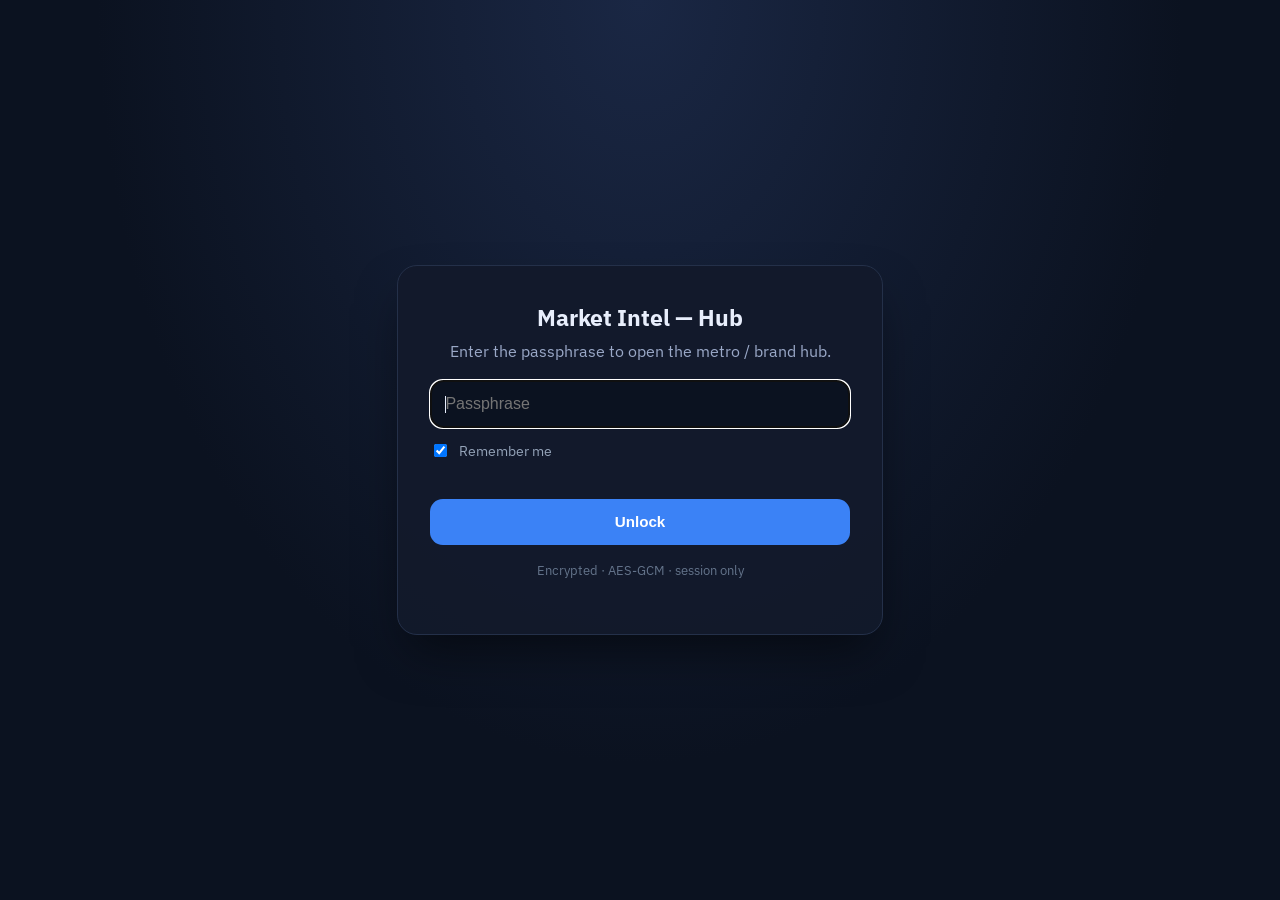
==== index.html @ 893cee5c "Add root Pages index redirecting to Market Intel hub" ====
<!DOCTYPE html>
<html lang="en">
<head>
  <meta charset="utf-8" />
  <meta name="viewport" content="width=device-width, initial-scale=1" />
  <meta http-equiv="refresh" content="0; url=marketintel/dashboard/" />
  <title>probuilds</title>
  <link rel="canonical" href="marketintel/dashboard/" />
</head>
<body>
  <p><a href="marketintel/dashboard/">Market Intel hub</a> · <a href="marketintel/dashboard/map.html">Map</a></p>
</body>
</html>
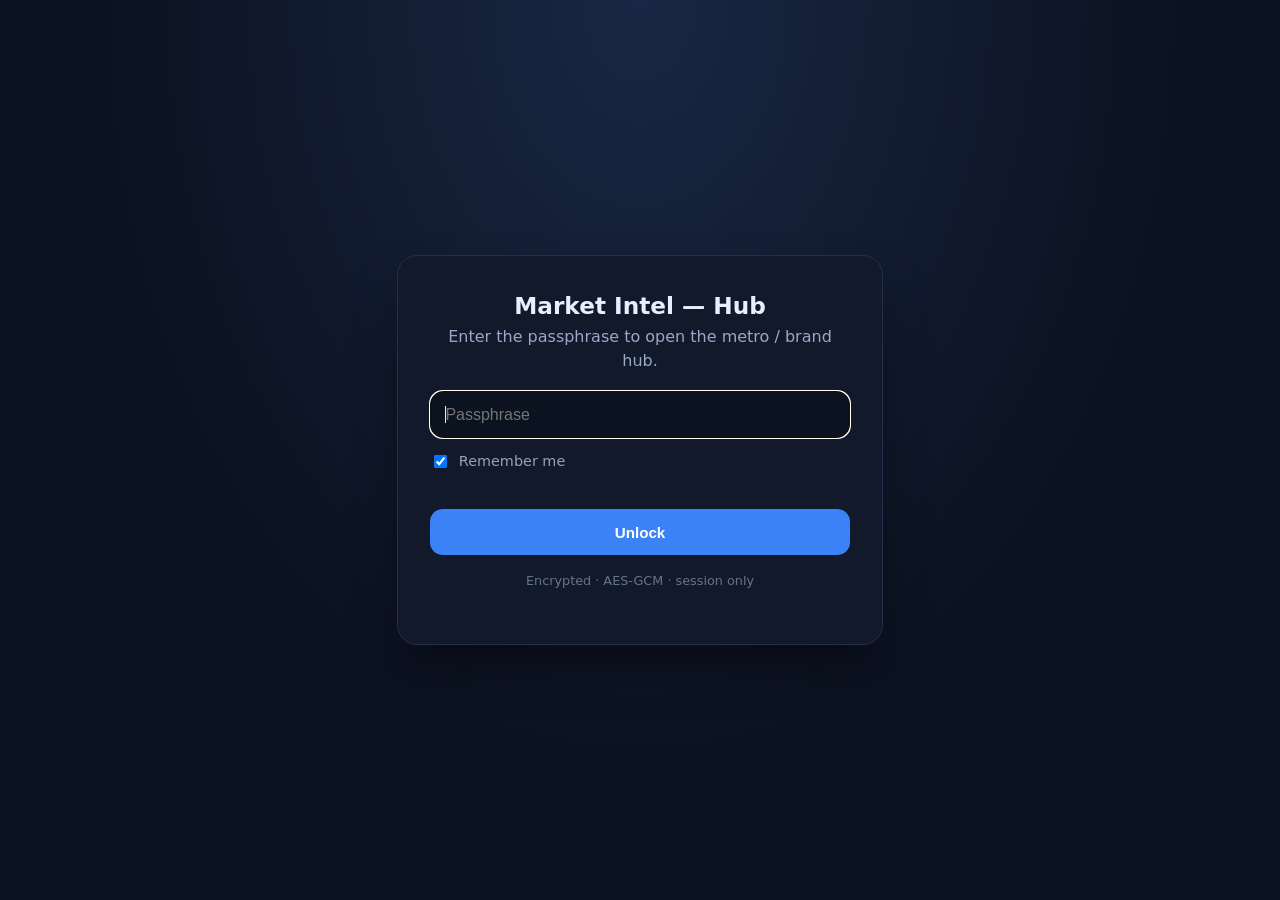
==== commit 3cfe6cbe: "Add plain Brand/Program facts link on root index Encrypt hold: hub/map gates unchanged. Root index n" ====
--- a/index.html
+++ b/index.html
@@ -8,6 +8,10 @@
   <link rel="canonical" href="marketintel/dashboard/" />
 </head>
 <body>
-  <p><a href="marketintel/dashboard/">Market Intel hub</a> · <a href="marketintel/dashboard/map.html">Map</a></p>
+  <p>
+    <a href="marketintel/dashboard/">Market Intel hub</a> ·
+    <a href="marketintel/dashboard/map.html">Map</a> ·
+    <a href="marketintel/dashboard/programs.html">Brand &amp; program facts</a>
+  </p>
 </body>
 </html>
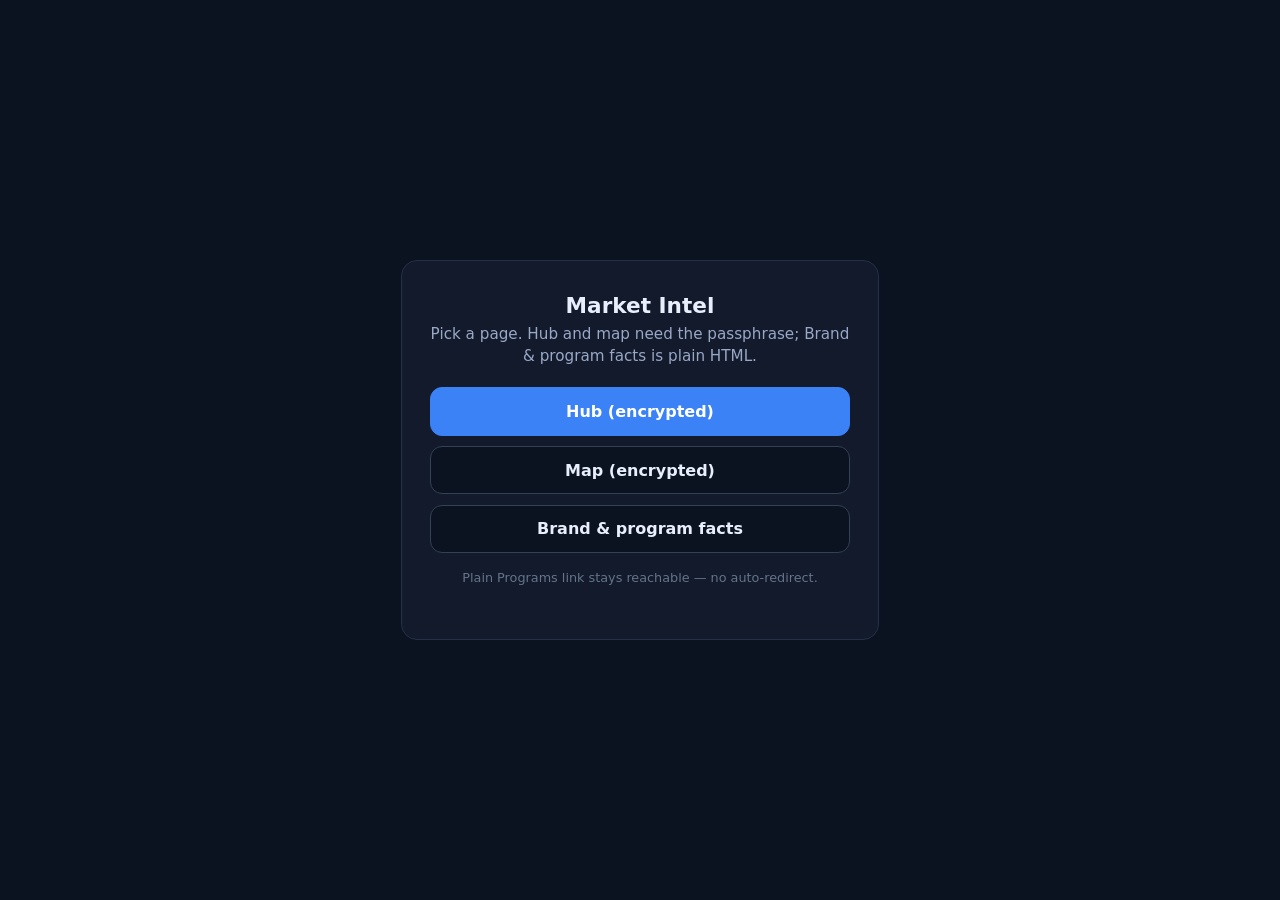
==== commit 1d1fc829: "Root landing: hub / map / Programs (no meta-refresh) CueWay: meta-refresh made the plain Programs li" ====
--- a/index.html
+++ b/index.html
@@ -3,15 +3,38 @@
 <head>
   <meta charset="utf-8" />
   <meta name="viewport" content="width=device-width, initial-scale=1" />
-  <meta http-equiv="refresh" content="0; url=marketintel/dashboard/" />
-  <title>probuilds</title>
-  <link rel="canonical" href="marketintel/dashboard/" />
+  <title>probuilds — Market Intel</title>
+  <style>
+    body {
+      margin: 0; min-height: 100vh; display: flex; align-items: center; justify-content: center;
+      font-family: system-ui, -apple-system, sans-serif; background: #0b1220; color: #e8eefc;
+    }
+    .card {
+      width: min(420px, 92vw); padding: 2rem 1.75rem; background: #121a2b;
+      border: 1px solid #243049; border-radius: 1rem; text-align: center;
+    }
+    h1 { margin: 0 0 0.35rem; font-size: 1.35rem; }
+    p { margin: 0 0 1.25rem; color: #9aa8c7; line-height: 1.45; font-size: 0.95rem; }
+    nav { display: flex; flex-direction: column; gap: 0.65rem; }
+    a {
+      display: block; padding: 0.85rem 1rem; border-radius: 0.75rem; text-decoration: none;
+      font-weight: 600; border: 1px solid #334155; color: #e8eefc; background: #0b1220;
+    }
+    a:hover { border-color: #3b82f6; }
+    a.primary { background: #3b82f6; border-color: #3b82f6; color: #fff; }
+    .note { margin-top: 1rem; font-size: 0.8rem; color: #64748b; }
+  </style>
 </head>
 <body>
-  <p>
-    <a href="marketintel/dashboard/">Market Intel hub</a> ·
-    <a href="marketintel/dashboard/map.html">Map</a> ·
-    <a href="marketintel/dashboard/programs.html">Brand &amp; program facts</a>
-  </p>
+  <div class="card">
+    <h1>Market Intel</h1>
+    <p>Pick a page. Hub and map need the passphrase; Brand &amp; program facts is plain HTML.</p>
+    <nav>
+      <a class="primary" href="marketintel/dashboard/">Hub (encrypted)</a>
+      <a href="marketintel/dashboard/map.html">Map (encrypted)</a>
+      <a href="marketintel/dashboard/programs.html">Brand &amp; program facts</a>
+    </nav>
+    <p class="note">Plain Programs link stays reachable — no auto-redirect.</p>
+  </div>
 </body>
 </html>
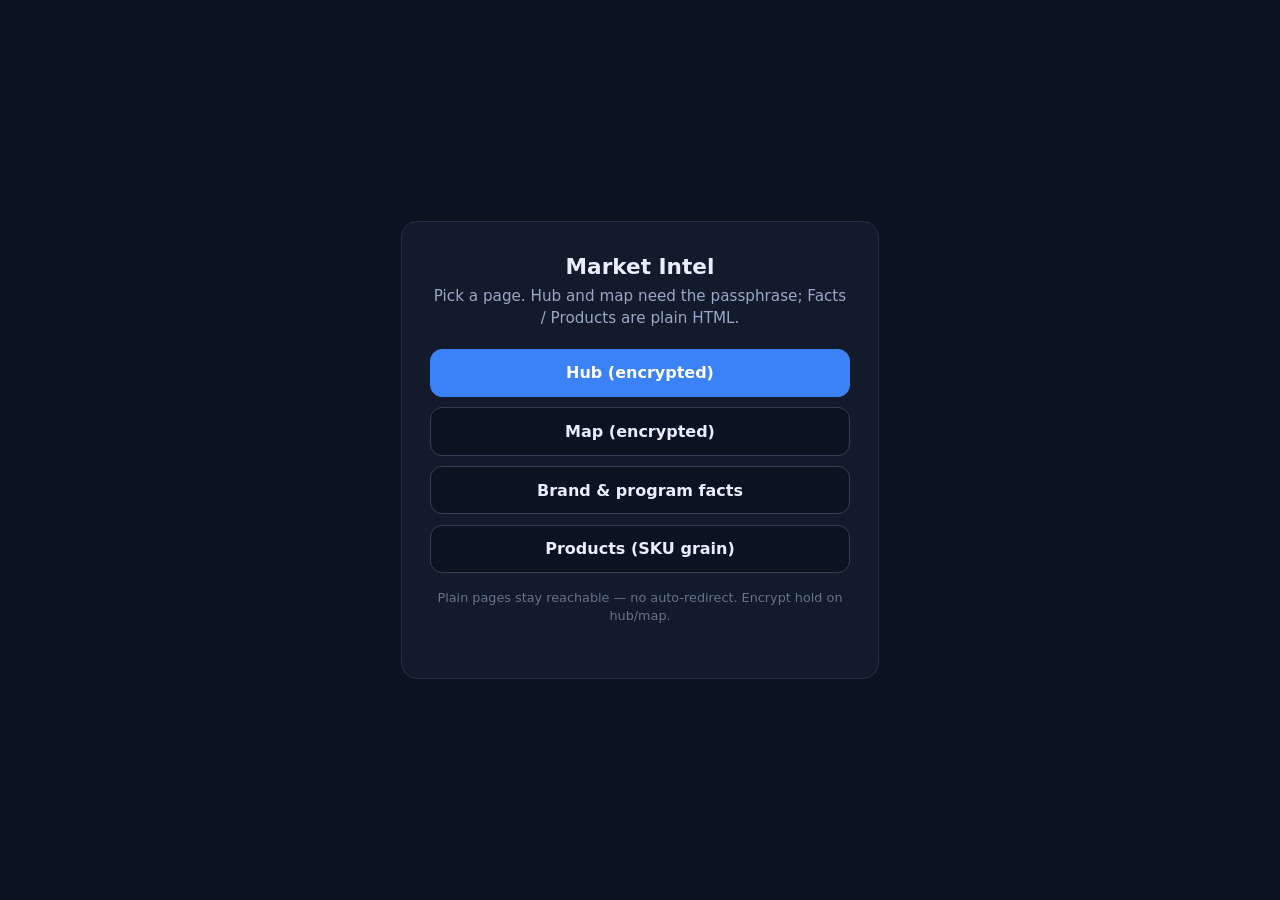
==== commit ce297385: "Add Products SKU-grain Facts page (plain) products.html + assets + data/products.js (~6.3MB). Multi " ====
--- a/index.html
+++ b/index.html
@@ -28,13 +28,14 @@
 <body>
   <div class="card">
     <h1>Market Intel</h1>
-    <p>Pick a page. Hub and map need the passphrase; Brand &amp; program facts is plain HTML.</p>
+    <p>Pick a page. Hub and map need the passphrase; Facts / Products are plain HTML.</p>
     <nav>
       <a class="primary" href="marketintel/dashboard/">Hub (encrypted)</a>
       <a href="marketintel/dashboard/map.html">Map (encrypted)</a>
       <a href="marketintel/dashboard/programs.html">Brand &amp; program facts</a>
+      <a href="marketintel/dashboard/products.html">Products (SKU grain)</a>
     </nav>
-    <p class="note">Plain Programs link stays reachable — no auto-redirect.</p>
+    <p class="note">Plain pages stay reachable — no auto-redirect. Encrypt hold on hub/map.</p>
   </div>
 </body>
 </html>
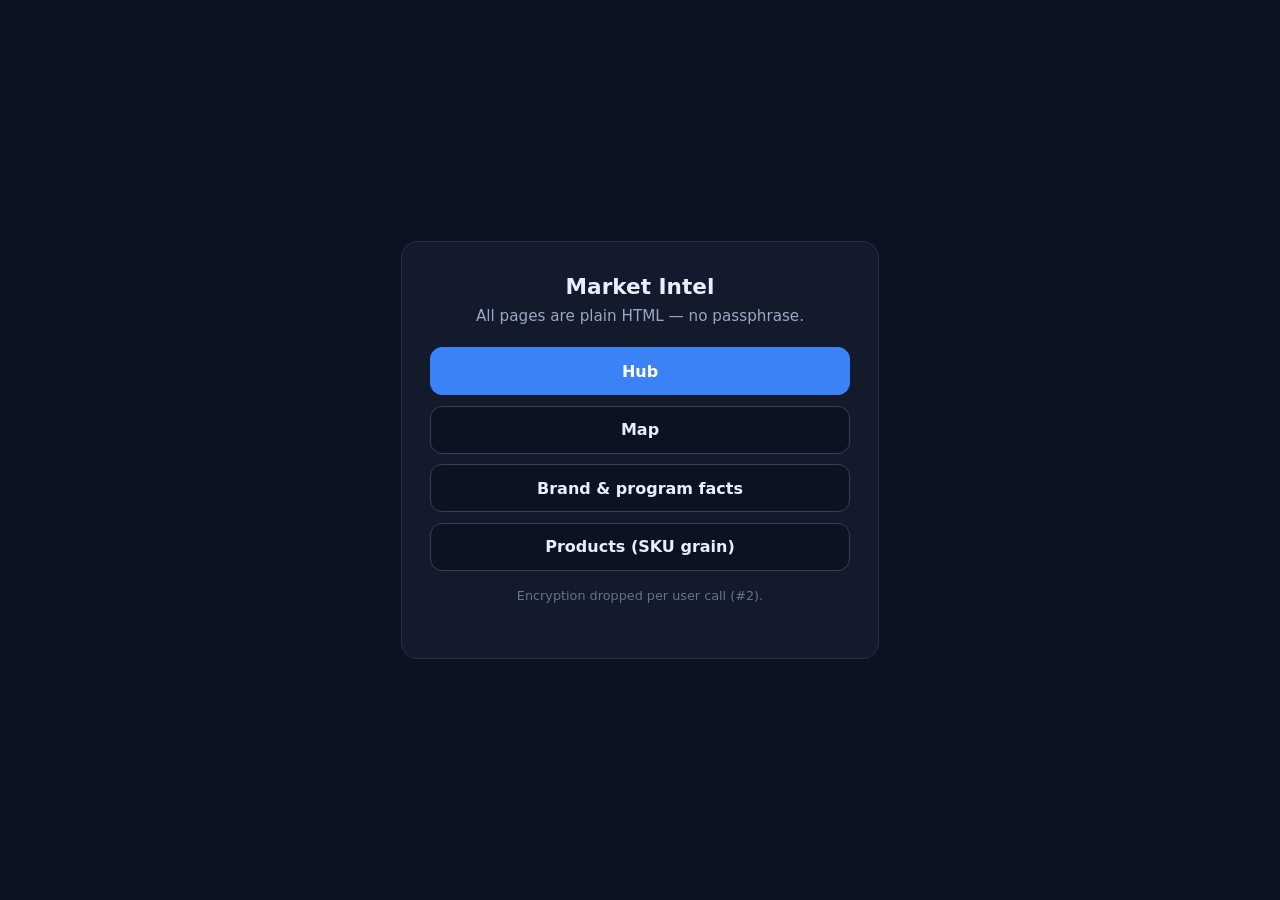
==== commit 5043eb94: "Drop hub/map encryption — plain HTML (#2) Replace passphrase gates with plain index.html + map.html " ====
--- a/index.html
+++ b/index.html
@@ -28,14 +28,14 @@
 <body>
   <div class="card">
     <h1>Market Intel</h1>
-    <p>Pick a page. Hub and map need the passphrase; Facts / Products are plain HTML.</p>
+    <p>All pages are plain HTML — no passphrase.</p>
     <nav>
-      <a class="primary" href="marketintel/dashboard/">Hub (encrypted)</a>
-      <a href="marketintel/dashboard/map.html">Map (encrypted)</a>
+      <a class="primary" href="marketintel/dashboard/">Hub</a>
+      <a href="marketintel/dashboard/map.html">Map</a>
       <a href="marketintel/dashboard/programs.html">Brand &amp; program facts</a>
       <a href="marketintel/dashboard/products.html">Products (SKU grain)</a>
     </nav>
-    <p class="note">Plain pages stay reachable — no auto-redirect. Encrypt hold on hub/map.</p>
+    <p class="note">Encryption dropped per user call (#2).</p>
   </div>
 </body>
 </html>
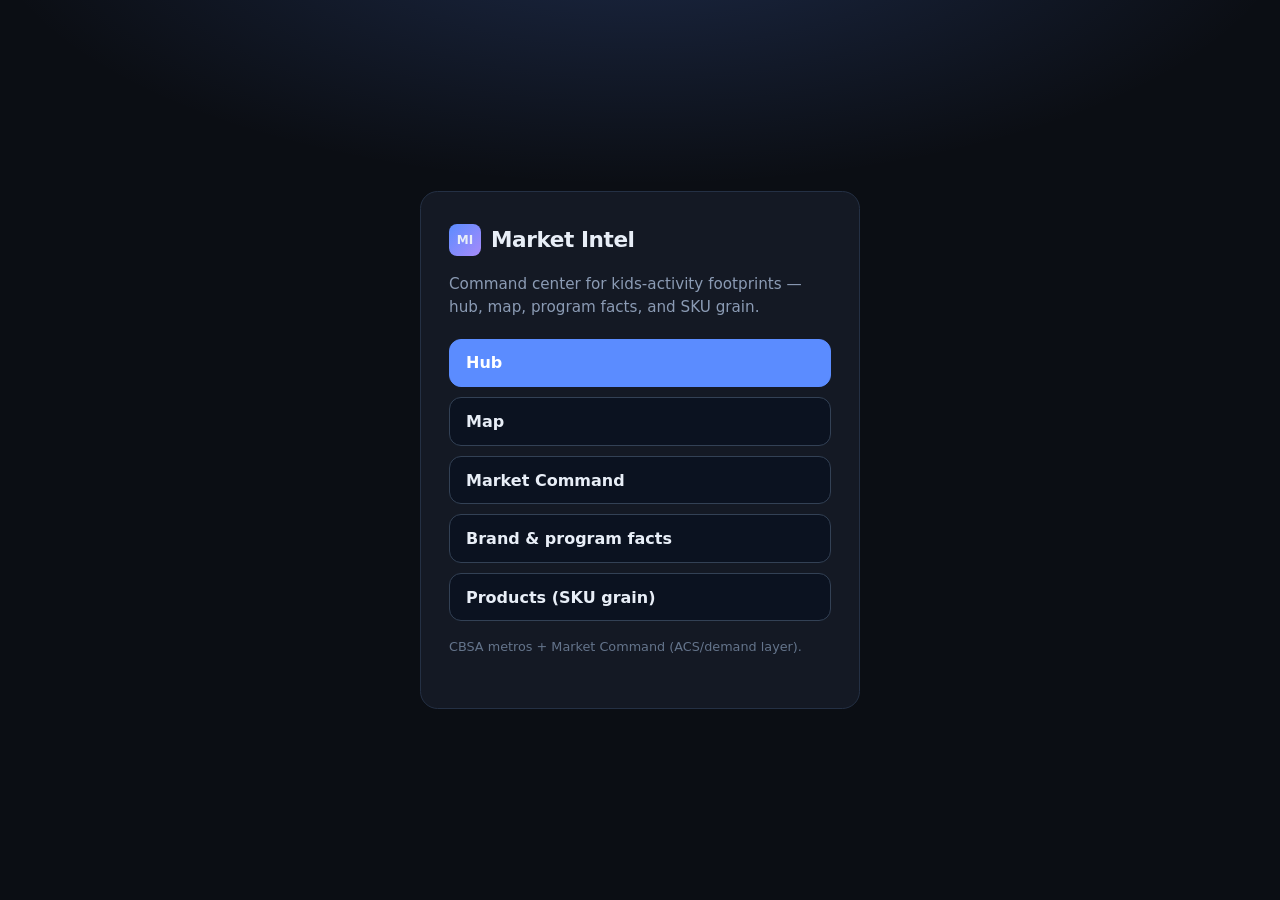
==== commit e62b4dc0: "Fix map viewport overflow and unify dashboard page proportions. The map command center now locks to " ====
--- a/index.html
+++ b/index.html
@@ -5,37 +5,57 @@
   <meta name="viewport" content="width=device-width, initial-scale=1" />
   <title>probuilds — Market Intel</title>
   <style>
+    :root {
+      --bg: #0b0e14; --card: #141924; --border: #243044;
+      --text: #e8eef7; --muted: #8b9bb4; --accent: #5b8cff; --accent2: #7dd3fc;
+    }
+    * { box-sizing: border-box; }
     body {
-      margin: 0; min-height: 100vh; display: flex; align-items: center; justify-content: center;
-      font-family: system-ui, -apple-system, sans-serif; background: #0b1220; color: #e8eefc;
+      margin: 0; min-height: 100dvh; display: grid; place-items: center;
+      font-family: "IBM Plex Sans", system-ui, -apple-system, sans-serif;
+      background:
+        radial-gradient(1200px 500px at 50% -10%, rgba(91,140,255,.22), transparent 55%),
+        var(--bg);
+      color: var(--text);
+      padding: 24px;
     }
     .card {
-      width: min(420px, 92vw); padding: 2rem 1.75rem; background: #121a2b;
-      border: 1px solid #243049; border-radius: 1rem; text-align: center;
+      width: min(440px, 92vw); padding: 2rem 1.75rem; background: var(--card);
+      border: 1px solid var(--border); border-radius: 1.1rem;
     }
-    h1 { margin: 0 0 0.35rem; font-size: 1.35rem; }
-    p { margin: 0 0 1.25rem; color: #9aa8c7; line-height: 1.45; font-size: 0.95rem; }
+    .brand {
+      display: flex; align-items: center; gap: 10px; margin-bottom: 1.1rem;
+    }
+    .logo {
+      width: 32px; height: 32px; border-radius: 8px;
+      background: linear-gradient(135deg, var(--accent), #a78bfa);
+      display: grid; place-items: center; font-weight: 700; font-size: 12px;
+    }
+    h1 { margin: 0; font-size: 1.35rem; letter-spacing: -0.02em; }
+    p { margin: 0 0 1.25rem; color: var(--muted); line-height: 1.5; font-size: 0.95rem; }
     nav { display: flex; flex-direction: column; gap: 0.65rem; }
     a {
       display: block; padding: 0.85rem 1rem; border-radius: 0.75rem; text-decoration: none;
-      font-weight: 600; border: 1px solid #334155; color: #e8eefc; background: #0b1220;
+      font-weight: 600; border: 1px solid #334155; color: var(--text); background: #0b1220;
     }
-    a:hover { border-color: #3b82f6; }
-    a.primary { background: #3b82f6; border-color: #3b82f6; color: #fff; }
+    a:hover { border-color: var(--accent); color: var(--accent2); }
+    a.primary { background: var(--accent); border-color: var(--accent); color: #fff; }
+    a.primary:hover { color: #fff; filter: brightness(1.06); }
     .note { margin-top: 1rem; font-size: 0.8rem; color: #64748b; }
   </style>
 </head>
 <body>
   <div class="card">
-    <h1>Market Intel</h1>
-    <p>All pages are plain HTML — no passphrase.</p>
+    <div class="brand"><span class="logo">MI</span><h1>Market Intel</h1></div>
+    <p>Command center for kids-activity footprints — hub, map, program facts, and SKU grain.</p>
     <nav>
       <a class="primary" href="marketintel/dashboard/">Hub</a>
       <a href="marketintel/dashboard/map.html">Map</a>
+      <a href="marketintel/dashboard/markets.html">Market Command</a>
       <a href="marketintel/dashboard/programs.html">Brand &amp; program facts</a>
       <a href="marketintel/dashboard/products.html">Products (SKU grain)</a>
     </nav>
-    <p class="note">Encryption dropped per user call (#2).</p>
+    <p class="note">CBSA metros + Market Command (ACS/demand layer).</p>
   </div>
 </body>
 </html>
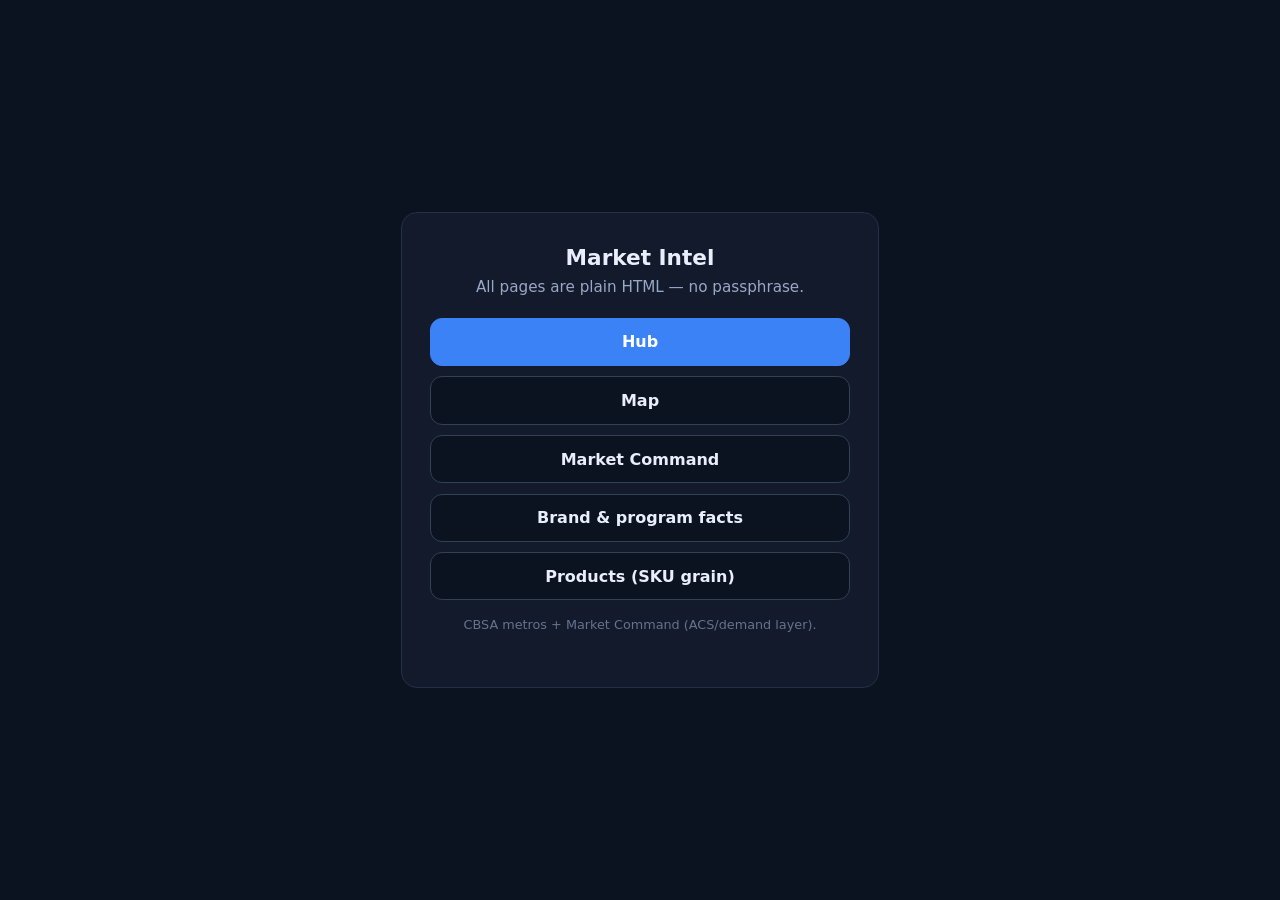
==== commit d1144d0a: "Add Market Command + CBSA metro stamp Markets page (ACS/CBSA demand layer): markets.html + assets + " ====
--- a/index.html
+++ b/index.html
@@ -5,49 +5,30 @@
   <meta name="viewport" content="width=device-width, initial-scale=1" />
   <title>probuilds — Market Intel</title>
   <style>
-    :root {
-      --bg: #0b0e14; --card: #141924; --border: #243044;
-      --text: #e8eef7; --muted: #8b9bb4; --accent: #5b8cff; --accent2: #7dd3fc;
-    }
-    * { box-sizing: border-box; }
     body {
-      margin: 0; min-height: 100dvh; display: grid; place-items: center;
-      font-family: "IBM Plex Sans", system-ui, -apple-system, sans-serif;
-      background:
-        radial-gradient(1200px 500px at 50% -10%, rgba(91,140,255,.22), transparent 55%),
-        var(--bg);
-      color: var(--text);
-      padding: 24px;
+      margin: 0; min-height: 100vh; display: flex; align-items: center; justify-content: center;
+      font-family: system-ui, -apple-system, sans-serif; background: #0b1220; color: #e8eefc;
     }
     .card {
-      width: min(440px, 92vw); padding: 2rem 1.75rem; background: var(--card);
-      border: 1px solid var(--border); border-radius: 1.1rem;
+      width: min(420px, 92vw); padding: 2rem 1.75rem; background: #121a2b;
+      border: 1px solid #243049; border-radius: 1rem; text-align: center;
     }
-    .brand {
-      display: flex; align-items: center; gap: 10px; margin-bottom: 1.1rem;
-    }
-    .logo {
-      width: 32px; height: 32px; border-radius: 8px;
-      background: linear-gradient(135deg, var(--accent), #a78bfa);
-      display: grid; place-items: center; font-weight: 700; font-size: 12px;
-    }
-    h1 { margin: 0; font-size: 1.35rem; letter-spacing: -0.02em; }
-    p { margin: 0 0 1.25rem; color: var(--muted); line-height: 1.5; font-size: 0.95rem; }
+    h1 { margin: 0 0 0.35rem; font-size: 1.35rem; }
+    p { margin: 0 0 1.25rem; color: #9aa8c7; line-height: 1.45; font-size: 0.95rem; }
     nav { display: flex; flex-direction: column; gap: 0.65rem; }
     a {
       display: block; padding: 0.85rem 1rem; border-radius: 0.75rem; text-decoration: none;
-      font-weight: 600; border: 1px solid #334155; color: var(--text); background: #0b1220;
+      font-weight: 600; border: 1px solid #334155; color: #e8eefc; background: #0b1220;
     }
-    a:hover { border-color: var(--accent); color: var(--accent2); }
-    a.primary { background: var(--accent); border-color: var(--accent); color: #fff; }
-    a.primary:hover { color: #fff; filter: brightness(1.06); }
+    a:hover { border-color: #3b82f6; }
+    a.primary { background: #3b82f6; border-color: #3b82f6; color: #fff; }
     .note { margin-top: 1rem; font-size: 0.8rem; color: #64748b; }
   </style>
 </head>
 <body>
   <div class="card">
-    <div class="brand"><span class="logo">MI</span><h1>Market Intel</h1></div>
-    <p>Command center for kids-activity footprints — hub, map, program facts, and SKU grain.</p>
+    <h1>Market Intel</h1>
+    <p>All pages are plain HTML — no passphrase.</p>
     <nav>
       <a class="primary" href="marketintel/dashboard/">Hub</a>
       <a href="marketintel/dashboard/map.html">Map</a>
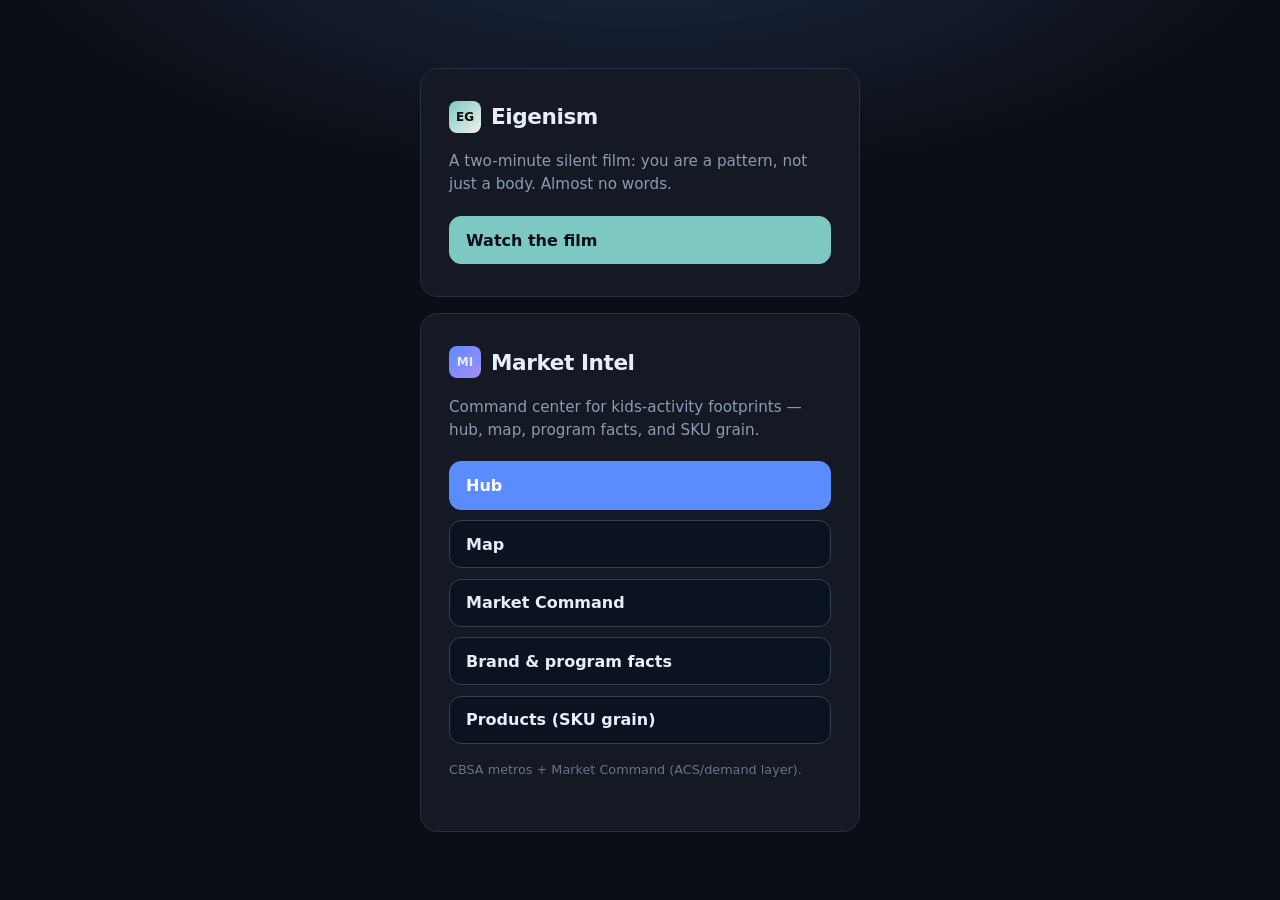
==== commit 10e1647b: "Add AI-content: Eigenism short film explainer Visual, nearly wordless middle-school explanation of E" ====
--- a/index.html
+++ b/index.html
@@ -3,40 +3,76 @@
 <head>
   <meta charset="utf-8" />
   <meta name="viewport" content="width=device-width, initial-scale=1" />
-  <title>probuilds — Market Intel</title>
+  <title>probuilds</title>
   <style>
+    :root {
+      --bg: #0b0e14; --card: #141924; --border: #243044;
+      --text: #e8eef7; --muted: #8b9bb4; --accent: #5b8cff; --accent2: #7dd3fc;
+    }
+    * { box-sizing: border-box; }
     body {
-      margin: 0; min-height: 100vh; display: flex; align-items: center; justify-content: center;
-      font-family: system-ui, -apple-system, sans-serif; background: #0b1220; color: #e8eefc;
+      margin: 0; min-height: 100dvh; display: grid; place-items: center;
+      font-family: "IBM Plex Sans", system-ui, -apple-system, sans-serif;
+      background:
+        radial-gradient(1200px 500px at 50% -10%, rgba(91,140,255,.22), transparent 55%),
+        var(--bg);
+      color: var(--text);
+      padding: 24px;
+    }
+    .stack {
+      display: grid;
+      gap: 1rem;
+      width: min(440px, 92vw);
     }
     .card {
-      width: min(420px, 92vw); padding: 2rem 1.75rem; background: #121a2b;
-      border: 1px solid #243049; border-radius: 1rem; text-align: center;
+      padding: 2rem 1.75rem; background: var(--card);
+      border: 1px solid var(--border); border-radius: 1.1rem;
     }
-    h1 { margin: 0 0 0.35rem; font-size: 1.35rem; }
-    p { margin: 0 0 1.25rem; color: #9aa8c7; line-height: 1.45; font-size: 0.95rem; }
+    .brand {
+      display: flex; align-items: center; gap: 10px; margin-bottom: 1.1rem;
+    }
+    .logo {
+      width: 32px; height: 32px; border-radius: 8px;
+      background: linear-gradient(135deg, var(--accent), #a78bfa);
+      display: grid; place-items: center; font-weight: 700; font-size: 12px;
+    }
+    .logo.eg { background: linear-gradient(135deg, #7ec8c3, #f3f1ea); color: #0b0e14; }
+    h1 { margin: 0; font-size: 1.35rem; letter-spacing: -0.02em; }
+    p { margin: 0 0 1.25rem; color: var(--muted); line-height: 1.5; font-size: 0.95rem; }
     nav { display: flex; flex-direction: column; gap: 0.65rem; }
     a {
       display: block; padding: 0.85rem 1rem; border-radius: 0.75rem; text-decoration: none;
-      font-weight: 600; border: 1px solid #334155; color: #e8eefc; background: #0b1220;
+      font-weight: 600; border: 1px solid #334155; color: var(--text); background: #0b1220;
     }
-    a:hover { border-color: #3b82f6; }
-    a.primary { background: #3b82f6; border-color: #3b82f6; color: #fff; }
+    a:hover { border-color: var(--accent); color: var(--accent2); }
+    a.primary { background: var(--accent); border-color: var(--accent); color: #fff; }
+    a.primary:hover { color: #fff; filter: brightness(1.06); }
+    a.film { background: #7ec8c3; border-color: #7ec8c3; color: #0b0e14; }
+    a.film:hover { color: #0b0e14; filter: brightness(1.06); }
     .note { margin-top: 1rem; font-size: 0.8rem; color: #64748b; }
   </style>
 </head>
 <body>
-  <div class="card">
-    <h1>Market Intel</h1>
-    <p>All pages are plain HTML — no passphrase.</p>
-    <nav>
-      <a class="primary" href="marketintel/dashboard/">Hub</a>
-      <a href="marketintel/dashboard/map.html">Map</a>
-      <a href="marketintel/dashboard/markets.html">Market Command</a>
-      <a href="marketintel/dashboard/programs.html">Brand &amp; program facts</a>
-      <a href="marketintel/dashboard/products.html">Products (SKU grain)</a>
-    </nav>
-    <p class="note">CBSA metros + Market Command (ACS/demand layer).</p>
+  <div class="stack">
+    <div class="card">
+      <div class="brand"><span class="logo eg">EG</span><h1>Eigenism</h1></div>
+      <p>A two-minute silent film: you are a pattern, not just a body. Almost no words.</p>
+      <nav>
+        <a class="film" href="AI-content/">Watch the film</a>
+      </nav>
+    </div>
+    <div class="card">
+      <div class="brand"><span class="logo">MI</span><h1>Market Intel</h1></div>
+      <p>Command center for kids-activity footprints — hub, map, program facts, and SKU grain.</p>
+      <nav>
+        <a class="primary" href="marketintel/dashboard/">Hub</a>
+        <a href="marketintel/dashboard/map.html">Map</a>
+        <a href="marketintel/dashboard/markets.html">Market Command</a>
+        <a href="marketintel/dashboard/programs.html">Brand & program facts</a>
+        <a href="marketintel/dashboard/products.html">Products (SKU grain)</a>
+      </nav>
+      <p class="note">CBSA metros + Market Command (ACS/demand layer).</p>
+    </div>
   </div>
 </body>
 </html>
